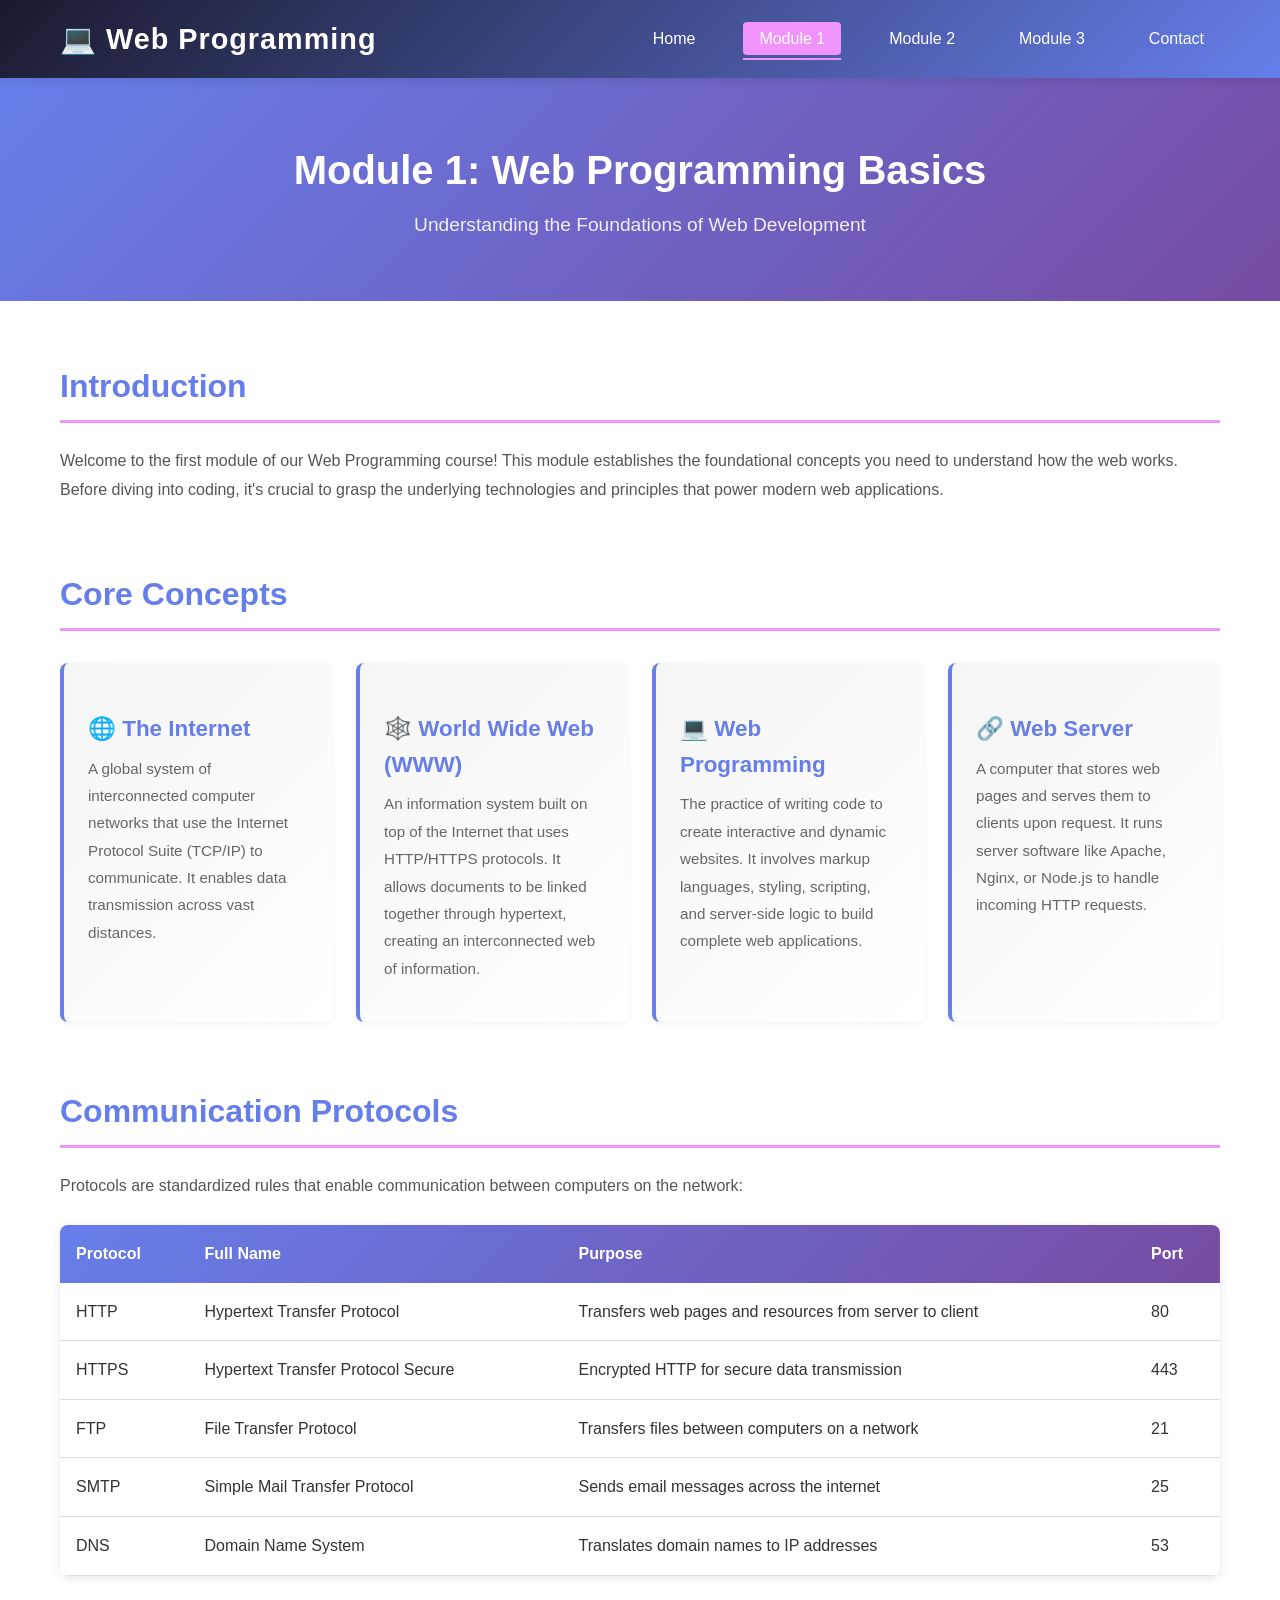
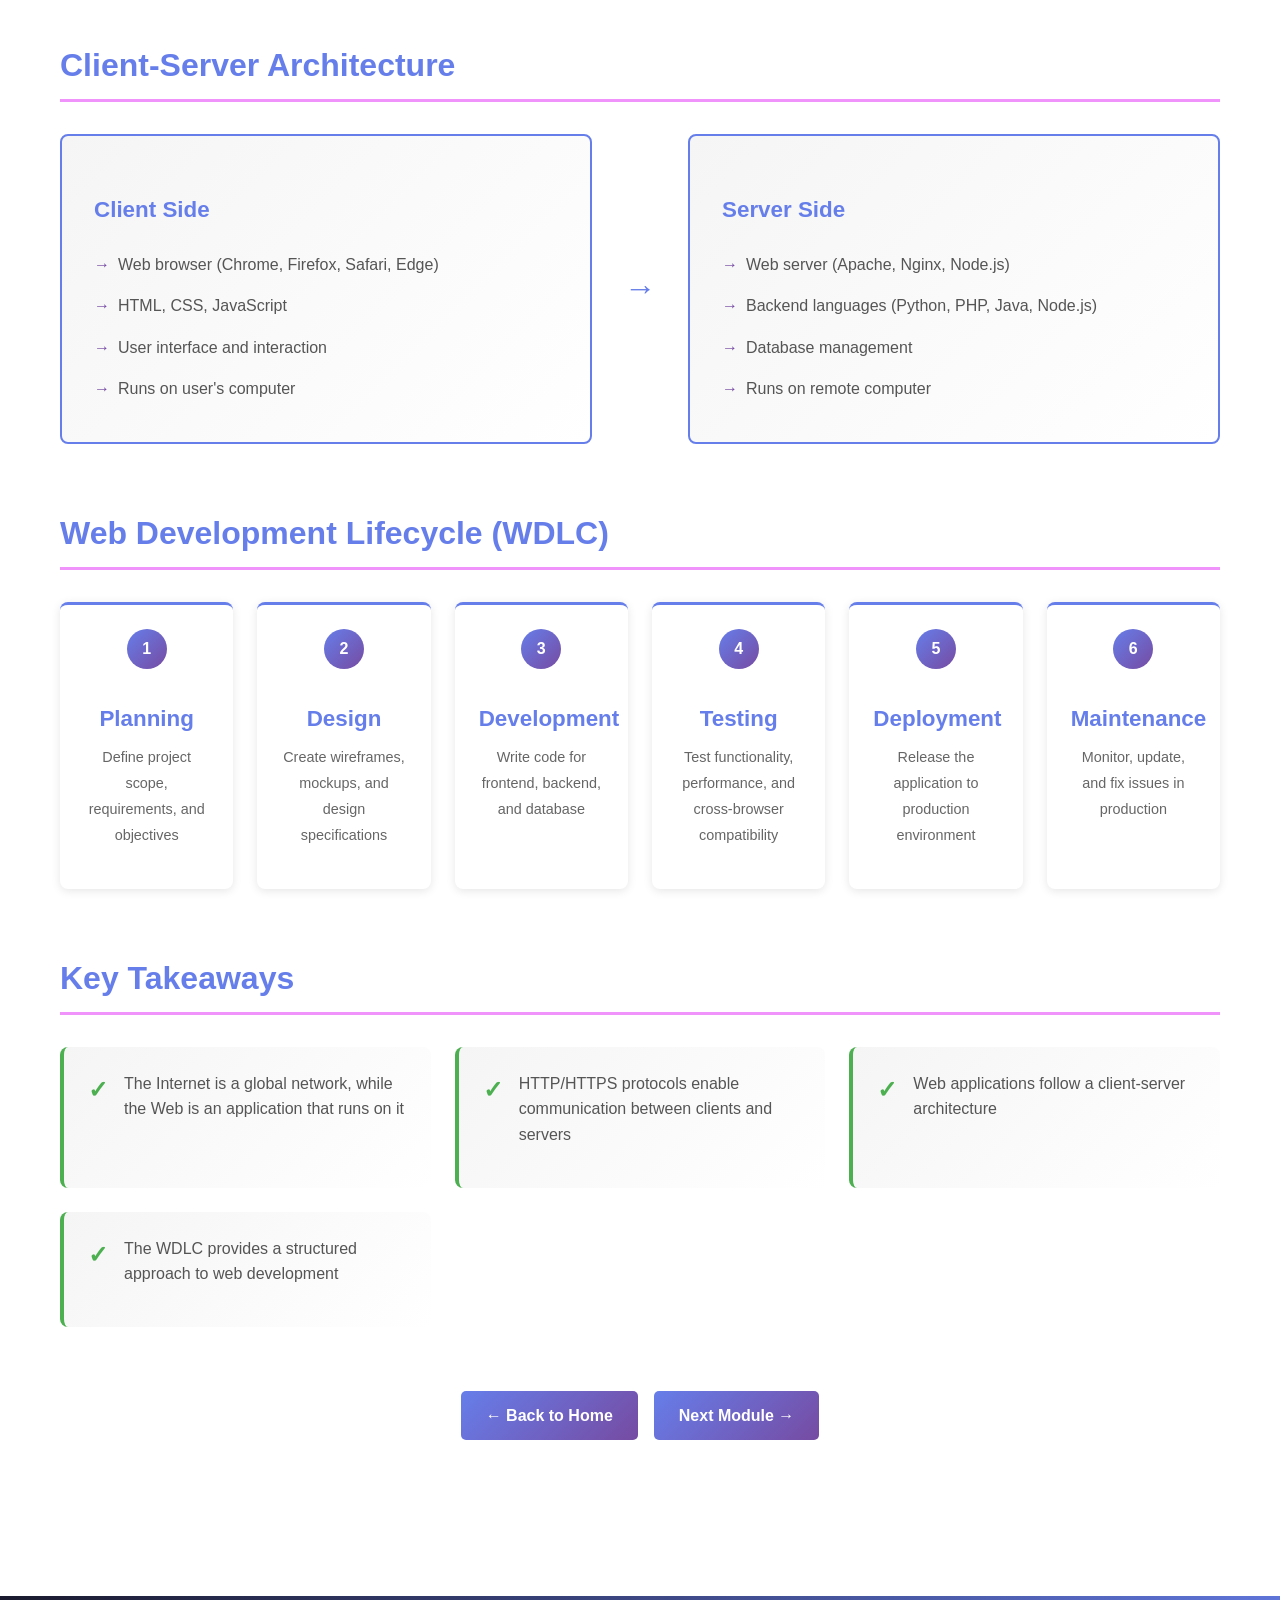
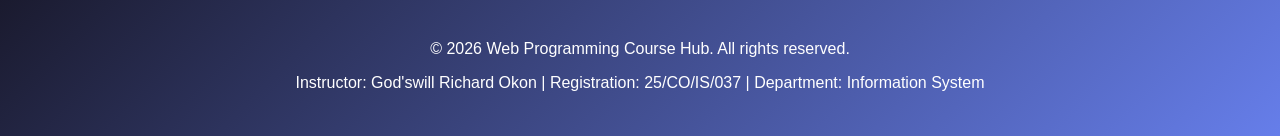
==== module1.html @ a0d01e19 "Initial commit: Web Programming Course Website" ====
<!DOCTYPE html>
<html lang="en">
<head>
    <meta charset="UTF-8">
    <meta name="viewport" content="width=device-width, initial-scale=1.0">
    <title>Module 1: Web Programming Basics</title>
    <link rel="stylesheet" href="css/style.css">
</head>
<body>
    <!-- Navigation Bar -->
    <nav class="navbar">
        <div class="nav-container">
            <div class="logo">
                <h1>💻 Web Programming</h1>
            </div>
            <ul class="nav-menu">
                <li><a href="index.html">Home</a></li>
                <li><a href="module1.html" class="active">Module 1</a></li>
                <li><a href="module2.html">Module 2</a></li>
                <li><a href="module3.html">Module 3</a></li>
                <li><a href="contact.html">Contact</a></li>
            </ul>
            <div class="hamburger">
                <span></span>
                <span></span>
                <span></span>
            </div>
        </div>
    </nav>

    <!-- Module Header -->
    <section class="module-header">
        <div class="container">
            <h1>Module 1: Web Programming Basics</h1>
            <p>Understanding the Foundations of Web Development</p>
        </div>
    </section>

    <!-- Module Content -->
    <section class="module-content">
        <div class="container">
            <!-- Introduction -->
            <div class="content-section">
                <h2>Introduction</h2>
                <p>
                    Welcome to the first module of our Web Programming course! This module establishes the foundational 
                    concepts you need to understand how the web works. Before diving into coding, it's crucial to grasp 
                    the underlying technologies and principles that power modern web applications.
                </p>
            </div>

            <!-- Core Concepts -->
            <div class="content-section">
                <h2>Core Concepts</h2>
                <div class="concepts-grid">
                    <div class="concept-card">
                        <h3>🌐 The Internet</h3>
                        <p>
                            A global system of interconnected computer networks that use the Internet Protocol Suite (TCP/IP) 
                            to communicate. It enables data transmission across vast distances.
                        </p>
                    </div>
                    <div class="concept-card">
                        <h3>🕸️ World Wide Web (WWW)</h3>
                        <p>
                            An information system built on top of the Internet that uses HTTP/HTTPS protocols. It allows 
                            documents to be linked together through hypertext, creating an interconnected web of information.
                        </p>
                    </div>
                    <div class="concept-card">
                        <h3>💻 Web Programming</h3>
                        <p>
                            The practice of writing code to create interactive and dynamic websites. It involves markup languages, 
                            styling, scripting, and server-side logic to build complete web applications.
                        </p>
                    </div>
                    <div class="concept-card">
                        <h3>🔗 Web Server</h3>
                        <p>
                            A computer that stores web pages and serves them to clients upon request. It runs server software 
                            like Apache, Nginx, or Node.js to handle incoming HTTP requests.
                        </p>
                    </div>
                </div>
            </div>

            <!-- Communication Protocols -->
            <div class="content-section">
                <h2>Communication Protocols</h2>
                <p>Protocols are standardized rules that enable communication between computers on the network:</p>
                <table class="protocols-table">
                    <thead>
                        <tr>
                            <th>Protocol</th>
                            <th>Full Name</th>
                            <th>Purpose</th>
                            <th>Port</th>
                        </tr>
                    </thead>
                    <tbody>
                        <tr>
                            <td>HTTP</td>
                            <td>Hypertext Transfer Protocol</td>
                            <td>Transfers web pages and resources from server to client</td>
                            <td>80</td>
                        </tr>
                        <tr>
                            <td>HTTPS</td>
                            <td>Hypertext Transfer Protocol Secure</td>
                            <td>Encrypted HTTP for secure data transmission</td>
                            <td>443</td>
                        </tr>
                        <tr>
                            <td>FTP</td>
                            <td>File Transfer Protocol</td>
                            <td>Transfers files between computers on a network</td>
                            <td>21</td>
                        </tr>
                        <tr>
                            <td>SMTP</td>
                            <td>Simple Mail Transfer Protocol</td>
                            <td>Sends email messages across the internet</td>
                            <td>25</td>
                        </tr>
                        <tr>
                            <td>DNS</td>
                            <td>Domain Name System</td>
                            <td>Translates domain names to IP addresses</td>
                            <td>53</td>
                        </tr>
                    </tbody>
                </table>
            </div>

            <!-- Client-Server Architecture -->
            <div class="content-section">
                <h2>Client-Server Architecture</h2>
                <div class="architecture-box">
                    <div class="architecture-item">
                        <h3>Client Side</h3>
                        <ul>
                            <li>Web browser (Chrome, Firefox, Safari, Edge)</li>
                            <li>HTML, CSS, JavaScript</li>
                            <li>User interface and interaction</li>
                            <li>Runs on user's computer</li>
                        </ul>
                    </div>
                    <div class="architecture-arrow">→</div>
                    <div class="architecture-item">
                        <h3>Server Side</h3>
                        <ul>
                            <li>Web server (Apache, Nginx, Node.js)</li>
                            <li>Backend languages (Python, PHP, Java, Node.js)</li>
                            <li>Database management</li>
                            <li>Runs on remote computer</li>
                        </ul>
                    </div>
                </div>
            </div>

            <!-- Web Development Lifecycle -->
            <div class="content-section">
                <h2>Web Development Lifecycle (WDLC)</h2>
                <div class="lifecycle-steps">
                    <div class="step">
                        <div class="step-number">1</div>
                        <h3>Planning</h3>
                        <p>Define project scope, requirements, and objectives</p>
                    </div>
                    <div class="step">
                        <div class="step-number">2</div>
                        <h3>Design</h3>
                        <p>Create wireframes, mockups, and design specifications</p>
                    </div>
                    <div class="step">
                        <div class="step-number">3</div>
                        <h3>Development</h3>
                        <p>Write code for frontend, backend, and database</p>
                    </div>
                    <div class="step">
                        <div class="step-number">4</div>
                        <h3>Testing</h3>
                        <p>Test functionality, performance, and cross-browser compatibility</p>
                    </div>
                    <div class="step">
                        <div class="step-number">5</div>
                        <h3>Deployment</h3>
                        <p>Release the application to production environment</p>
                    </div>
                    <div class="step">
                        <div class="step-number">6</div>
                        <h3>Maintenance</h3>
                        <p>Monitor, update, and fix issues in production</p>
                    </div>
                </div>
            </div>

            <!-- Key Takeaways -->
            <div class="content-section">
                <h2>Key Takeaways</h2>
                <div class="takeaways-list">
                    <div class="takeaway-item">
                        <span class="checkmark">✓</span>
                        <p>The Internet is a global network, while the Web is an application that runs on it</p>
                    </div>
                    <div class="takeaway-item">
                        <span class="checkmark">✓</span>
                        <p>HTTP/HTTPS protocols enable communication between clients and servers</p>
                    </div>
                    <div class="takeaway-item">
                        <span class="checkmark">✓</span>
                        <p>Web applications follow a client-server architecture</p>
                    </div>
                    <div class="takeaway-item">
                        <span class="checkmark">✓</span>
                        <p>The WDLC provides a structured approach to web development</p>
                    </div>
                </div>
            </div>

            <!-- Navigation Buttons -->
            <div class="module-navigation">
                <a href="index.html" class="btn-nav">← Back to Home</a>
                <a href="module2.html" class="btn-nav">Next Module →</a>
            </div>
        </div>
    </section>

    <!-- Footer -->
    <footer class="footer">
        <div class="container">
            <p>&copy; 2026 Web Programming Course Hub. All rights reserved.</p>
            <p>Instructor: God'swill Richard Okon | Registration: 25/CO/IS/037 | Department: Information System</p>
        </div>
    </footer>

    <script src="js/script.js"></script>
</body>
</html>
---- css/style.css ----
/* ========================================
   GLOBAL STYLES & VARIABLES
   ======================================== */

:root {
    --primary-color: #667eea;
    --secondary-color: #764ba2;
    --accent-color: #f093fb;
    --dark-color: #1a1a2e;
    --light-color: #f5f5f5;
    --text-color: #333;
    --border-color: #ddd;
    --success-color: #4caf50;
    --warning-color: #ff9800;
    --error-color: #f44336;
    --transition: all 0.3s ease;
}

* {
    margin: 0;
    padding: 0;
    box-sizing: border-box;
}

html {
    scroll-behavior: smooth;
}

body {
    font-family: 'Segoe UI', Tahoma, Geneva, Verdana, sans-serif;
    line-height: 1.6;
    color: var(--text-color);
    background-color: #fff;
}

.container {
    max-width: 1200px;
    margin: 0 auto;
    padding: 0 20px;
}

/* ========================================
   NAVIGATION BAR
   ======================================== */

.navbar {
    background: linear-gradient(135deg, var(--dark-color), var(--primary-color));
    padding: 1rem 0;
    position: sticky;
    top: 0;
    z-index: 1000;
    box-shadow: 0 2px 10px rgba(0, 0, 0, 0.1);
}

.nav-container {
    max-width: 1200px;
    margin: 0 auto;
    padding: 0 20px;
    display: flex;
    justify-content: space-between;
    align-items: center;
}

.logo h1 {
    color: white;
    font-size: 1.8rem;
    font-weight: 700;
    letter-spacing: 1px;
}

.nav-menu {
    display: flex;
    list-style: none;
    gap: 2rem;
}

.nav-menu a {
    color: white;
    text-decoration: none;
    font-weight: 500;
    padding: 0.5rem 1rem;
    border-radius: 4px;
    transition: var(--transition);
    position: relative;
}

.nav-menu a:hover,
.nav-menu a.active {
    background-color: var(--accent-color);
    color: white;
}

.nav-menu a::after {
    content: '';
    position: absolute;
    bottom: -5px;
    left: 0;
    width: 0;
    height: 2px;
    background-color: var(--accent-color);
    transition: width 0.3s ease;
}

.nav-menu a:hover::after,
.nav-menu a.active::after {
    width: 100%;
}

.hamburger {
    display: none;
    flex-direction: column;
    cursor: pointer;
}

.hamburger span {
    width: 25px;
    height: 3px;
    background-color: white;
    margin: 5px 0;
    border-radius: 3px;
    transition: var(--transition);
}

/* ========================================
   HERO SECTION
   ======================================== */

.hero {
    background: linear-gradient(135deg, var(--primary-color), var(--secondary-color));
    color: white;
    padding: 100px 20px;
    text-align: center;
    animation: fadeInDown 0.8s ease;
}

.hero-content h2 {
    font-size: 3rem;
    margin-bottom: 1rem;
    text-shadow: 2px 2px 4px rgba(0, 0, 0, 0.3);
}

.hero-content p {
    font-size: 1.3rem;
    margin-bottom: 2rem;
    opacity: 0.95;
}

.cta-button {
    background-color: var(--accent-color);
    color: white;
    padding: 12px 30px;
    border: none;
    border-radius: 50px;
    font-size: 1rem;
    font-weight: 600;
    cursor: pointer;
    transition: var(--transition);
    box-shadow: 0 4px 15px rgba(0, 0, 0, 0.2);
}

.cta-button:hover {
    transform: translateY(-3px);
    box-shadow: 0 6px 20px rgba(0, 0, 0, 0.3);
    background-color: #ff7fe5;
}

/* ========================================
   ABOUT SECTION
   ======================================== */

.about {
    padding: 60px 20px;
    background-color: var(--light-color);
}

.about h2 {
    font-size: 2.2rem;
    margin-bottom: 1.5rem;
    text-align: center;
    color: var(--primary-color);
}

.about p {
    font-size: 1.1rem;
    line-height: 1.8;
    text-align: center;
    max-width: 800px;
    margin: 0 auto;
    color: #555;
}

/* ========================================
   MODULES SECTION
   ======================================== */

.modules {
    padding: 80px 20px;
}

.modules h2 {
    font-size: 2.5rem;
    text-align: center;
    margin-bottom: 3rem;
    color: var(--primary-color);
}

.modules-grid {
    display: grid;
    grid-template-columns: repeat(auto-fit, minmax(350px, 1fr));
    gap: 2rem;
}

.module-card {
    background: white;
    border-radius: 10px;
    overflow: hidden;
    box-shadow: 0 4px 15px rgba(0, 0, 0, 0.1);
    transition: var(--transition);
    animation: fadeInUp 0.8s ease;
}

.module-card:hover {
    transform: translateY(-10px);
    box-shadow: 0 8px 25px rgba(0, 0, 0, 0.15);
}

.module-image {
    width: 100%;
    height: 250px;
    overflow: hidden;
    background: linear-gradient(135deg, var(--primary-color), var(--secondary-color));
    display: flex;
    align-items: center;
    justify-content: center;
}

.module-image img {
    width: 100%;
    height: 100%;
    object-fit: cover;
}

.module-content {
    padding: 2rem;
}

.module-content h3 {
    color: var(--primary-color);
    margin-bottom: 1rem;
    font-size: 1.5rem;
}

.module-content p {
    color: #666;
    margin-bottom: 1.5rem;
    line-height: 1.7;
}

.topics-list {
    list-style: none;
    margin-bottom: 1.5rem;
}

.topics-list li {
    padding: 0.5rem 0;
    padding-left: 1.5rem;
    position: relative;
    color: #555;
}

.topics-list li:before {
    content: '✓';
    position: absolute;
    left: 0;
    color: var(--success-color);
    font-weight: bold;
}

.btn-learn-more {
    display: inline-block;
    background: linear-gradient(135deg, var(--primary-color), var(--secondary-color));
    color: white;
    padding: 10px 20px;
    border-radius: 5px;
    text-decoration: none;
    transition: var(--transition);
    font-weight: 600;
}

.btn-learn-more:hover {
    transform: translateX(5px);
    box-shadow: 0 4px 15px rgba(102, 126, 234, 0.4);
}

/* ========================================
   FEATURES SECTION
   ======================================== */

.features {
    padding: 80px 20px;
    background-color: var(--light-color);
}

.features h2 {
    font-size: 2.5rem;
    text-align: center;
    margin-bottom: 3rem;
    color: var(--primary-color);
}

.features-grid {
    display: grid;
    grid-template-columns: repeat(auto-fit, minmax(250px, 1fr));
    gap: 2rem;
}

.feature-box {
    background: white;
    padding: 2rem;
    border-radius: 10px;
    text-align: center;
    box-shadow: 0 2px 10px rgba(0, 0, 0, 0.05);
    transition: var(--transition);
}

.feature-box:hover {
    transform: translateY(-5px);
    box-shadow: 0 4px 20px rgba(0, 0, 0, 0.1);
}

.feature-icon {
    font-size: 3rem;
    margin-bottom: 1rem;
}

.feature-box h3 {
    color: var(--primary-color);
    margin-bottom: 1rem;
}

.feature-box p {
    color: #666;
    line-height: 1.6;
}

/* ========================================
   MODULE HEADER
   ======================================== */

.module-header {
    background: linear-gradient(135deg, var(--primary-color), var(--secondary-color));
    color: white;
    padding: 60px 20px;
    text-align: center;
}

.module-header h1 {
    font-size: 2.5rem;
    margin-bottom: 0.5rem;
}

.module-header p {
    font-size: 1.2rem;
    opacity: 0.9;
}

/* ========================================
   MODULE CONTENT
   ======================================== */

.module-content {
    padding: 60px 20px;
}

.content-section {
    margin-bottom: 4rem;
}

.content-section h2 {
    color: var(--primary-color);
    font-size: 2rem;
    margin-bottom: 1.5rem;
    border-bottom: 3px solid var(--accent-color);
    padding-bottom: 0.5rem;
}

.content-section h3 {
    color: var(--secondary-color);
    font-size: 1.4rem;
    margin-bottom: 1rem;
    margin-top: 1.5rem;
}

.content-section p {
    color: #555;
    line-height: 1.8;
    margin-bottom: 1rem;
}

/* ========================================
   TABLES
   ======================================== */

.protocols-table,
.elements-table,
.selectors-table {
    width: 100%;
    border-collapse: collapse;
    margin: 1.5rem 0;
    box-shadow: 0 2px 10px rgba(0, 0, 0, 0.1);
    border-radius: 8px;
    overflow: hidden;
}

.protocols-table thead,
.elements-table thead,
.selectors-table thead {
    background: linear-gradient(135deg, var(--primary-color), var(--secondary-color));
    color: white;
}

.protocols-table th,
.elements-table th,
.selectors-table th {
    padding: 1rem;
    text-align: left;
    font-weight: 600;
}

.protocols-table td,
.elements-table td,
.selectors-table td {
    padding: 1rem;
    border-bottom: 1px solid var(--border-color);
}

.protocols-table tbody tr:hover,
.elements-table tbody tr:hover,
.selectors-table tbody tr:hover {
    background-color: var(--light-color);
}

/* ========================================
   CONCEPT CARDS
   ======================================== */

.concepts-grid {
    display: grid;
    grid-template-columns: repeat(auto-fit, minmax(250px, 1fr));
    gap: 1.5rem;
    margin: 2rem 0;
}

.concept-card {
    background: linear-gradient(135deg, var(--light-color), white);
    padding: 1.5rem;
    border-radius: 8px;
    border-left: 4px solid var(--primary-color);
    box-shadow: 0 2px 10px rgba(0, 0, 0, 0.05);
    transition: var(--transition);
}

.concept-card:hover {
    transform: translateX(5px);
    box-shadow: 0 4px 15px rgba(0, 0, 0, 0.1);
}

.concept-card h3 {
    color: var(--primary-color);
    margin-bottom: 0.5rem;
}

.concept-card p {
    color: #666;
    font-size: 0.95rem;
}

/* ========================================
   ARCHITECTURE BOX
   ======================================== */

.architecture-box {
    display: flex;
    gap: 2rem;
    margin: 2rem 0;
    flex-wrap: wrap;
    align-items: center;
    justify-content: center;
}

.architecture-item {
    background: linear-gradient(135deg, var(--light-color), white);
    padding: 2rem;
    border-radius: 8px;
    flex: 1;
    min-width: 250px;
    border: 2px solid var(--primary-color);
}

.architecture-item h3 {
    color: var(--primary-color);
    margin-bottom: 1rem;
}

.architecture-item ul {
    list-style: none;
    padding-left: 0;
}

.architecture-item li {
    padding: 0.5rem 0;
    padding-left: 1.5rem;
    position: relative;
    color: #555;
}

.architecture-item li:before {
    content: '→';
    position: absolute;
    left: 0;
    color: var(--secondary-color);
    font-weight: bold;
}

.architecture-arrow {
    font-size: 2rem;
    color: var(--primary-color);
    font-weight: bold;
}

/* ========================================
   LIFECYCLE STEPS
   ======================================== */

.lifecycle-steps {
    display: grid;
    grid-template-columns: repeat(auto-fit, minmax(150px, 1fr));
    gap: 1.5rem;
    margin: 2rem 0;
}

.step {
    background: white;
    padding: 1.5rem;
    border-radius: 8px;
    text-align: center;
    box-shadow: 0 2px 10px rgba(0, 0, 0, 0.1);
    transition: var(--transition);
    border-top: 3px solid var(--primary-color);
}

.step:hover {
    transform: translateY(-5px);
    box-shadow: 0 4px 20px rgba(0, 0, 0, 0.15);
}

.step-number {
    display: inline-block;
    width: 40px;
    height: 40px;
    background: linear-gradient(135deg, var(--primary-color), var(--secondary-color));
    color: white;
    border-radius: 50%;
    line-height: 40px;
    font-weight: bold;
    margin-bottom: 0.5rem;
}

.step h3 {
    color: var(--primary-color);
    margin-bottom: 0.5rem;
}

.step p {
    color: #666;
    font-size: 0.9rem;
}

/* ========================================
   TAKEAWAYS LIST
   ======================================== */

.takeaways-list {
    display: grid;
    grid-template-columns: repeat(auto-fit, minmax(300px, 1fr));
    gap: 1.5rem;
    margin: 2rem 0;
}

.takeaway-item {
    background: linear-gradient(135deg, var(--light-color), white);
    padding: 1.5rem;
    border-radius: 8px;
    border-left: 4px solid var(--success-color);
    display: flex;
    gap: 1rem;
}

.checkmark {
    color: var(--success-color);
    font-size: 1.5rem;
    font-weight: bold;
    flex-shrink: 0;
}

.takeaway-item p {
    color: #555;
    line-height: 1.6;
}

/* ========================================
   FORMS
   ======================================== */

.demo-form,
.contact-form {
    background: var(--light-color);
    padding: 2rem;
    border-radius: 8px;
    margin: 2rem 0;
}

fieldset {
    border: 2px solid var(--primary-color);
    border-radius: 8px;
    padding: 1.5rem;
    background: white;
}

legend {
    color: var(--primary-color);
    font-weight: 600;
    padding: 0 1rem;
    font-size: 1.2rem;
}

.form-group {
    margin-bottom: 1.5rem;
}

.form-group label {
    display: block;
    margin-bottom: 0.5rem;
    color: var(--text-color);
    font-weight: 600;
}

.form-group input,
.form-group select,
.form-group textarea {
    width: 100%;
    padding: 0.75rem;
    border: 1px solid var(--border-color);
    border-radius: 4px;
    font-size: 1rem;
    font-family: inherit;
    transition: var(--transition);
}

.form-group input:focus,
.form-group select:focus,
.form-group textarea:focus {
    outline: none;
    border-color: var(--primary-color);
    box-shadow: 0 0 0 3px rgba(102, 126, 234, 0.1);
}

.btn-submit {
    background: linear-gradient(135deg, var(--primary-color), var(--secondary-color));
    color: white;
    padding: 12px 30px;
    border: none;
    border-radius: 4px;
    font-size: 1rem;
    font-weight: 600;
    cursor: pointer;
    transition: var(--transition);
    width: 100%;
}

.btn-submit:hover {
    transform: translateY(-2px);
    box-shadow: 0 4px 15px rgba(102, 126, 234, 0.4);
}

/* ========================================
   INPUT TYPES GRID
   ======================================== */

.input-types-grid {
    display: grid;
    grid-template-columns: repeat(auto-fit, minmax(200px, 1fr));
    gap: 1.5rem;
    margin: 2rem 0;
}

.input-type-card {
    background: white;
    padding: 1.5rem;
    border-radius: 8px;
    border: 1px solid var(--border-color);
    box-shadow: 0 2px 10px rgba(0, 0, 0, 0.05);
}

.input-type-card h3 {
    color: var(--primary-color);
    margin-bottom: 0.5rem;
    font-size: 1.1rem;
}

.input-type-card p {
    color: #666;
    font-size: 0.9rem;
    margin-bottom: 1rem;
}

.input-type-card input {
    width: 100%;
    padding: 0.5rem;
    border: 1px solid var(--border-color);
    border-radius: 4px;
}

/* ========================================
   AUDIO PLAYER
   ======================================== */

.audio-player-box {
    background: linear-gradient(135deg, var(--light-color), white);
    padding: 2rem;
    border-radius: 8px;
    margin: 2rem 0;
    border-left: 4px solid var(--primary-color);
}

.audio-player-box h3 {
    color: var(--primary-color);
    margin-bottom: 1rem;
}

.audio-player {
    width: 100%;
    margin: 1rem 0;
}

/* ========================================
   LISTS
   ======================================== */

.lists-grid {
    display: grid;
    grid-template-columns: repeat(auto-fit, minmax(250px, 1fr));
    gap: 1.5rem;
    margin: 2rem 0;
}

.list-box {
    background: white;
    padding: 1.5rem;
    border-radius: 8px;
    border: 1px solid var(--border-color);
    box-shadow: 0 2px 10px rgba(0, 0, 0, 0.05);
}

.list-box h3 {
    color: var(--primary-color);
    margin-bottom: 1rem;
    border-bottom: 2px solid var(--accent-color);
    padding-bottom: 0.5rem;
}

.list-box ul,
.list-box ol {
    margin-left: 1.5rem;
}

.list-box li {
    margin-bottom: 0.5rem;
    color: #555;
}

.list-box dl {
    margin-left: 0;
}

.list-box dt {
    font-weight: 600;
    color: var(--primary-color);
    margin-top: 0.5rem;
}

.list-box dd {
    margin-left: 1.5rem;
    color: #666;
    margin-bottom: 0.5rem;
}

/* ========================================
   BOX MODEL DEMO
   ======================================== */

.box-model-demo {
    margin: 2rem 0;
    display: flex;
    justify-content: center;
}

.box-model-outer {
    background-color: #FFE66D;
    padding: 30px;
    border-radius: 8px;
    text-align: center;
    max-width: 500px;
}

.box-model-outer p {
    color: #333;
    font-weight: 600;
    margin: 0;
}

.box-model-border {
    background-color: #FF6B6B;
    padding: 20px;
    border: 3px solid #333;
    border-radius: 4px;
    margin-top: 10px;
}

.box-model-border p {
    color: white;
    margin: 0;
}

.box-model-padding {
    background-color: #4ECDC4;
    padding: 15px;
    border-radius: 4px;
    margin-top: 10px;
}

.box-model-padding p {
    color: white;
    margin: 0;
}

.box-model-content {
    background-color: #667eea;
    padding: 10px;
    border-radius: 4px;
    margin-top: 10px;
}

.box-model-content p {
    color: white;
    margin: 0;
}

/* ========================================
   FLEXBOX DEMO
   ======================================== */

.flexbox-demo {
    display: flex;
    gap: 1rem;
    margin: 2rem 0;
    flex-wrap: wrap;
    padding: 1.5rem;
    background: var(--light-color);
    border-radius: 8px;
}

.flex-item {
    flex: 1;
    min-width: 150px;
    background: linear-gradient(135deg, var(--primary-color), var(--secondary-color));
    color: white;
    padding: 2rem;
    border-radius: 8px;
    text-align: center;
    font-weight: 600;
    transition: var(--transition);
}

.flex-item:hover {
    transform: scale(1.05);
}

/* ========================================
   GRID DEMO
   ======================================== */

.grid-demo {
    display: grid;
    grid-template-columns: repeat(auto-fit, minmax(150px, 1fr));
    gap: 1rem;
    margin: 2rem 0;
    padding: 1.5rem;
    background: var(--light-color);
    border-radius: 8px;
}

.grid-item {
    background: linear-gradient(135deg, var(--primary-color), var(--secondary-color));
    color: white;
    padding: 2rem;
    border-radius: 8px;
    text-align: center;
    font-weight: 600;
    transition: var(--transition);
}

.grid-item:hover {
    transform: scale(1.05);
}

/* ========================================
   COLORS GRID
   ======================================== */

.colors-grid {
    display: grid;
    grid-template-columns: repeat(auto-fit, minmax(150px, 1fr));
    gap: 1.5rem;
    margin: 2rem 0;
}

.color-box {
    height: 150px;
    border-radius: 8px;
    display: flex;
    flex-direction: column;
    align-items: center;
    justify-content: center;
    color: white;
    text-shadow: 1px 1px 2px rgba(0, 0, 0, 0.3);
    box-shadow: 0 4px 15px rgba(0, 0, 0, 0.1);
    transition: var(--transition);
}

.color-box:hover {
    transform: translateY(-5px);
}

.color-box p {
    font-weight: 600;
    margin: 0;
}

.color-box small {
    opacity: 0.9;
    font-size: 0.85rem;
}

/* ========================================
   ANIMATION DEMO
   ======================================== */

.animation-demo {
    display: flex;
    gap: 2rem;
    margin: 2rem 0;
    justify-content: center;
    flex-wrap: wrap;
}

.transition-box {
    width: 150px;
    height: 150px;
    background: linear-gradient(135deg, var(--primary-color), var(--secondary-color));
    border-radius: 8px;
    display: flex;
    align-items: center;
    justify-content: center;
    color: white;
    font-weight: 600;
    cursor: pointer;
    transition: var(--transition);
    box-shadow: 0 4px 15px rgba(0, 0, 0, 0.1);
}

.transition-box:hover {
    background: linear-gradient(135deg, var(--secondary-color), var(--primary-color));
    transform: scale(1.1) rotate(5deg);
    box-shadow: 0 8px 25px rgba(0, 0, 0, 0.2);
}

.animation-box {
    width: 150px;
    height: 150px;
    background: linear-gradient(135deg, var(--accent-color), #FF6B6B);
    border-radius: 8px;
    display: flex;
    align-items: center;
    justify-content: center;
    color: white;
    font-weight: 600;
    animation: bounce 2s infinite;
    box-shadow: 0 4px 15px rgba(0, 0, 0, 0.1);
}

/* ========================================
   RESPONSIVE TIPS
   ======================================== */

.responsive-tips {
    display: grid;
    grid-template-columns: repeat(auto-fit, minmax(250px, 1fr));
    gap: 1.5rem;
    margin: 2rem 0;
}

.tip-card {
    background: white;
    padding: 1.5rem;
    border-radius: 8px;
    border-top: 4px solid var(--primary-color);
    box-shadow: 0 2px 10px rgba(0, 0, 0, 0.05);
}

.tip-card h3 {
    color: var(--primary-color);
    margin-bottom: 0.5rem;
}

.tip-card p {
    color: #666;
}

/* ========================================
   TYPOGRAPHY DEMO
   ======================================== */

.typography-demo {
    background: var(--light-color);
    padding: 2rem;
    border-radius: 8px;
    margin: 2rem 0;
}

.typography-demo h3 {
    margin-bottom: 1rem;
    color: var(--primary-color);
}

.typography-demo p {
    margin-bottom: 1rem;
    color: #555;
}

/* ========================================
   MODULE NAVIGATION
   ======================================== */

.module-navigation {
    display: flex;
    gap: 1rem;
    margin: 3rem 0;
    justify-content: center;
    flex-wrap: wrap;
}

.btn-nav {
    background: linear-gradient(135deg, var(--primary-color), var(--secondary-color));
    color: white;
    padding: 12px 25px;
    border-radius: 5px;
    text-decoration: none;
    font-weight: 600;
    transition: var(--transition);
    display: inline-block;
}

.btn-nav:hover {
    transform: translateY(-3px);
    box-shadow: 0 4px 15px rgba(102, 126, 234, 0.4);
}

/* ========================================
   CONTACT SECTION
   ======================================== */

.contact-section {
    padding: 60px 20px;
}

.contact-grid {
    display: grid;
    grid-template-columns: 1fr 1fr;
    gap: 3rem;
    margin-bottom: 3rem;
}

.instructor-info {
    background: var(--light-color);
    padding: 2rem;
    border-radius: 8px;
}

.instructor-info h2 {
    color: var(--primary-color);
    margin-bottom: 1.5rem;
}

.info-card {
    background: white;
    padding: 1.5rem;
    border-radius: 8px;
    border-left: 4px solid var(--primary-color);
    margin-bottom: 1.5rem;
}

.info-item {
    display: flex;
    gap: 1rem;
    margin-bottom: 1rem;
    align-items: flex-start;
}

.info-item:last-child {
    margin-bottom: 0;
}

.info-label {
    font-weight: 600;
    color: var(--primary-color);
    min-width: 150px;
}

.info-value {
    color: #555;
}

.contact-form-box {
    background: white;
    padding: 2rem;
    border-radius: 8px;
    box-shadow: 0 4px 15px rgba(0, 0, 0, 0.1);
}

.contact-form-box h2 {
    color: var(--primary-color);
    margin-bottom: 1.5rem;
}

.form-message {
    margin-top: 1rem;
    padding: 1rem;
    border-radius: 4px;
    display: none;
}

.form-message.success {
    background-color: #d4edda;
    color: #155724;
    border: 1px solid #c3e6cb;
    display: block;
}

.form-message.error {
    background-color: #f8d7da;
    color: #721c24;
    border: 1px solid #f5c6cb;
    display: block;
}

/* ========================================
   CONTACT METHODS
   ======================================== */

.contact-methods {
    margin: 3rem 0;
}

.contact-methods h2 {
    color: var(--primary-color);
    margin-bottom: 2rem;
    text-align: center;
}

.methods-grid {
    display: grid;
    grid-template-columns: repeat(auto-fit, minmax(250px, 1fr));
    gap: 2rem;
}

.method-card {
    background: white;
    padding: 2rem;
    border-radius: 8px;
    text-align: center;
    box-shadow: 0 2px 10px rgba(0, 0, 0, 0.05);
    transition: var(--transition);
    border-top: 3px solid var(--primary-color);
}

.method-card:hover {
    transform: translateY(-5px);
    box-shadow: 0 4px 20px rgba(0, 0, 0, 0.1);
}

.method-icon {
    font-size: 2.5rem;
    margin-bottom: 1rem;
}

.method-card h3 {
    color: var(--primary-color);
    margin-bottom: 0.5rem;
}

.method-card p {
    color: #666;
    margin-bottom: 1rem;
}

.method-link {
    color: var(--primary-color);
    text-decoration: none;
    font-weight: 600;
    transition: var(--transition);
    display: inline-block;
}

.method-link:hover {
    color: var(--secondary-color);
    text-decoration: underline;
}

.method-card button {
    background: linear-gradient(135deg, var(--primary-color), var(--secondary-color));
    color: white;
    border: none;
    padding: 8px 16px;
    border-radius: 4px;
    cursor: pointer;
    font-weight: 600;
    transition: var(--transition);
}

.method-card button:hover {
    transform: scale(1.05);
}

/* ========================================
   FAQ SECTION
   ======================================== */

.faq-section {
    margin: 3rem 0;
}

.faq-section h2 {
    color: var(--primary-color);
    margin-bottom: 2rem;
    text-align: center;
}

.faq-grid {
    display: grid;
    grid-template-columns: repeat(auto-fit, minmax(300px, 1fr));
    gap: 1.5rem;
}

.faq-item {
    background: white;
    padding: 1.5rem;
    border-radius: 8px;
    border-left: 4px solid var(--primary-color);
    box-shadow: 0 2px 10px rgba(0, 0, 0, 0.05);
}

.faq-item h3 {
    color: var(--primary-color);
    margin-bottom: 0.5rem;
}

.faq-item p {
    color: #666;
    line-height: 1.6;
}

/* ========================================
   FOOTER
   ======================================== */

.footer {
    background: linear-gradient(135deg, var(--dark-color), var(--primary-color));
    color: white;
    padding: 2rem;
    text-align: center;
    margin-top: 3rem;
}

.footer p {
    margin: 0.5rem 0;
}

/* ========================================
   ANIMATIONS
   ======================================== */

@keyframes fadeInDown {
    from {
        opacity: 0;
        transform: translateY(-30px);
    }
    to {
        opacity: 1;
        transform: translateY(0);
    }
}

@keyframes fadeInUp {
    from {
        opacity: 0;
        transform: translateY(30px);
    }
    to {
        opacity: 1;
        transform: translateY(0);
    }
}

@keyframes bounce {
    0%, 100% {
        transform: translateY(0);
    }
    50% {
        transform: translateY(-20px);
    }
}

/* ========================================
   RESPONSIVE DESIGN
   ======================================== */

@media (max-width: 768px) {
    .nav-menu {
        display: none;
        position: absolute;
        top: 70px;
        left: 0;
        right: 0;
        background: var(--dark-color);
        flex-direction: column;
        gap: 0;
        padding: 1rem 0;
        z-index: 999;
    }

    .nav-menu.active {
        display: flex;
    }

    .nav-menu a {
        padding: 1rem;
        border-radius: 0;
    }

    .hamburger {
        display: flex;
    }

    .hero-content h2 {
        font-size: 2rem;
    }

    .modules-grid {
        grid-template-columns: 1fr;
    }

    .contact-grid {
        grid-template-columns: 1fr;
    }

    .architecture-box {
        flex-direction: column;
    }

    .architecture-arrow {
        transform: rotate(90deg);
    }

    .lifecycle-steps {
        grid-template-columns: repeat(2, 1fr);
    }

    .takeaways-list {
        grid-template-columns: 1fr;
    }

    .features-grid {
        grid-template-columns: 1fr;
    }

    .concepts-grid {
        grid-template-columns: 1fr;
    }

    .module-navigation {
        flex-direction: column;
    }

    .btn-nav {
        width: 100%;
        text-align: center;
    }
}

@media (max-width: 480px) {
    .logo h1 {
        font-size: 1.3rem;
    }

    .hero-content h2 {
        font-size: 1.5rem;
    }

    .hero-content p {
        font-size: 1rem;
    }

    .modules h2,
    .features h2 {
        font-size: 1.8rem;
    }

    .module-header h1 {
        font-size: 1.8rem;
    }

    .content-section h2 {
        font-size: 1.5rem;
    }

    .lifecycle-steps {
        grid-template-columns: 1fr;
    }

    .animation-demo {
        flex-direction: column;
        align-items: center;
    }
}
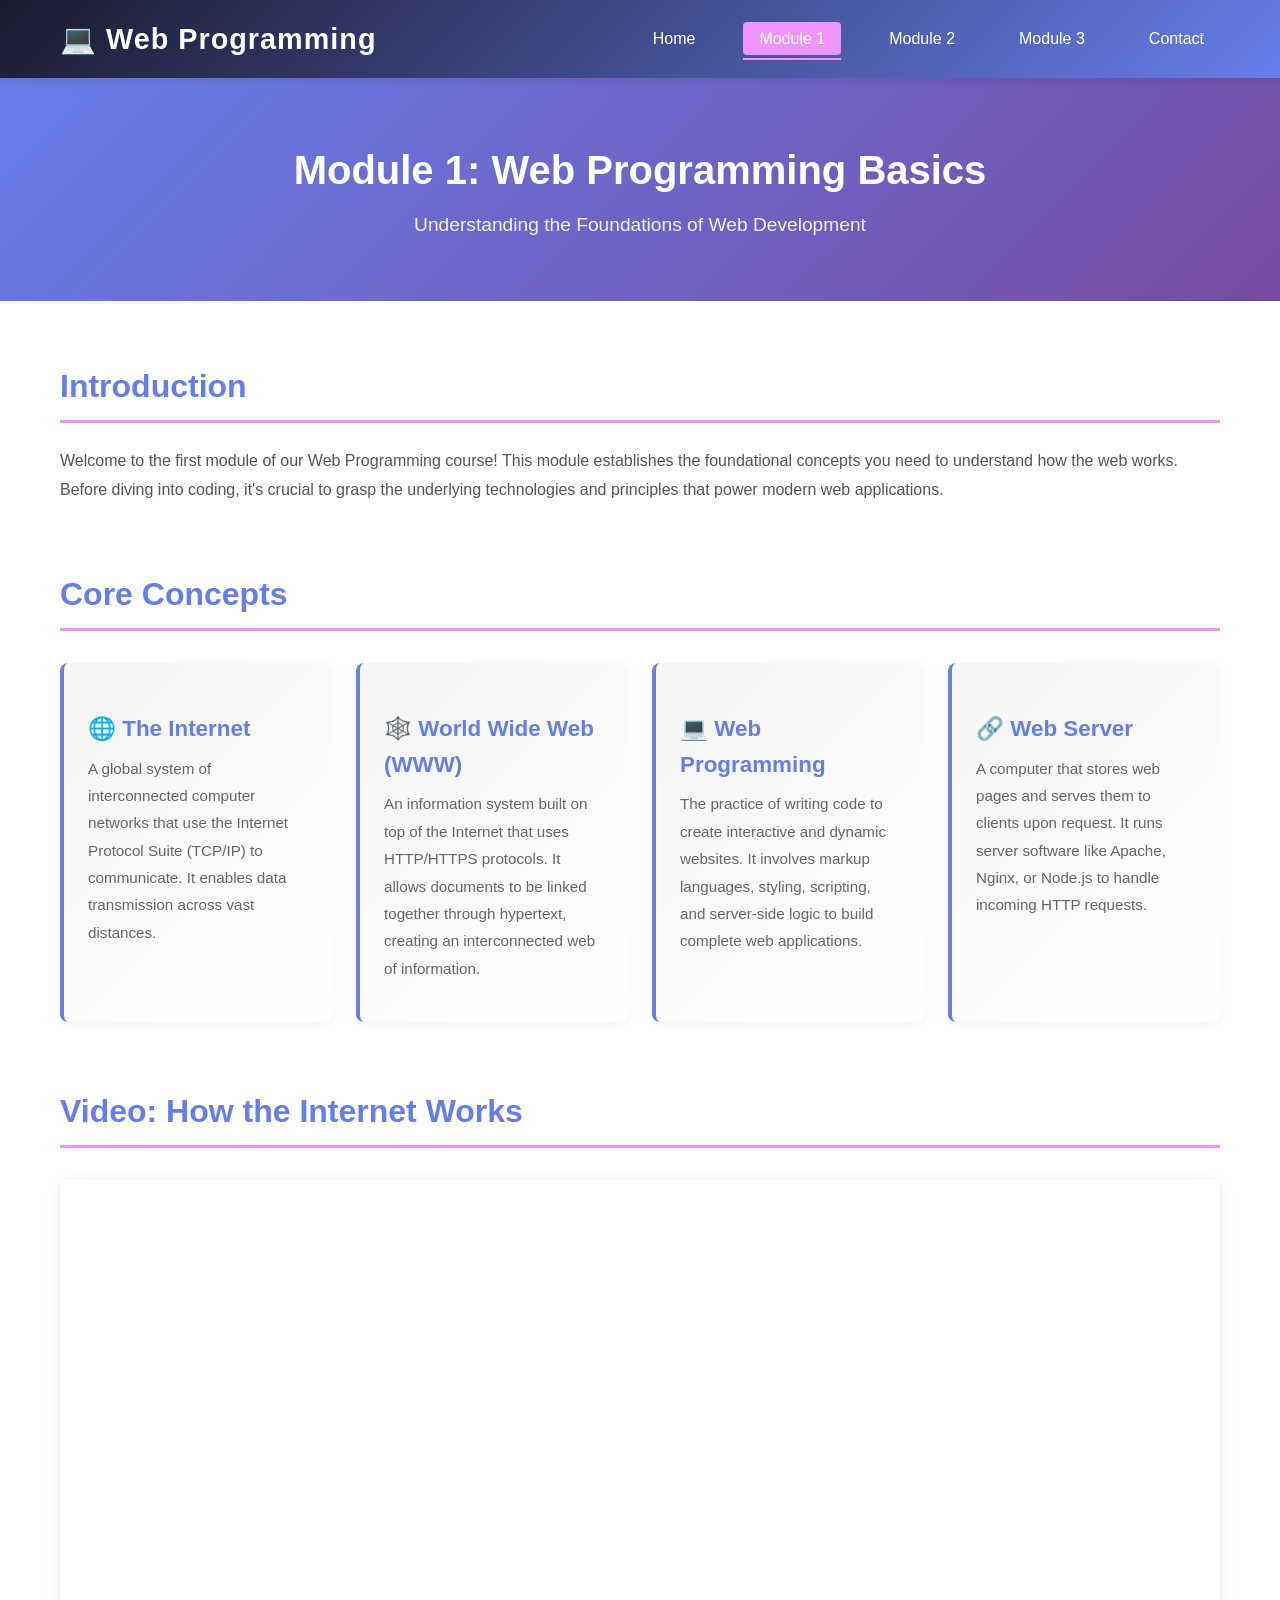
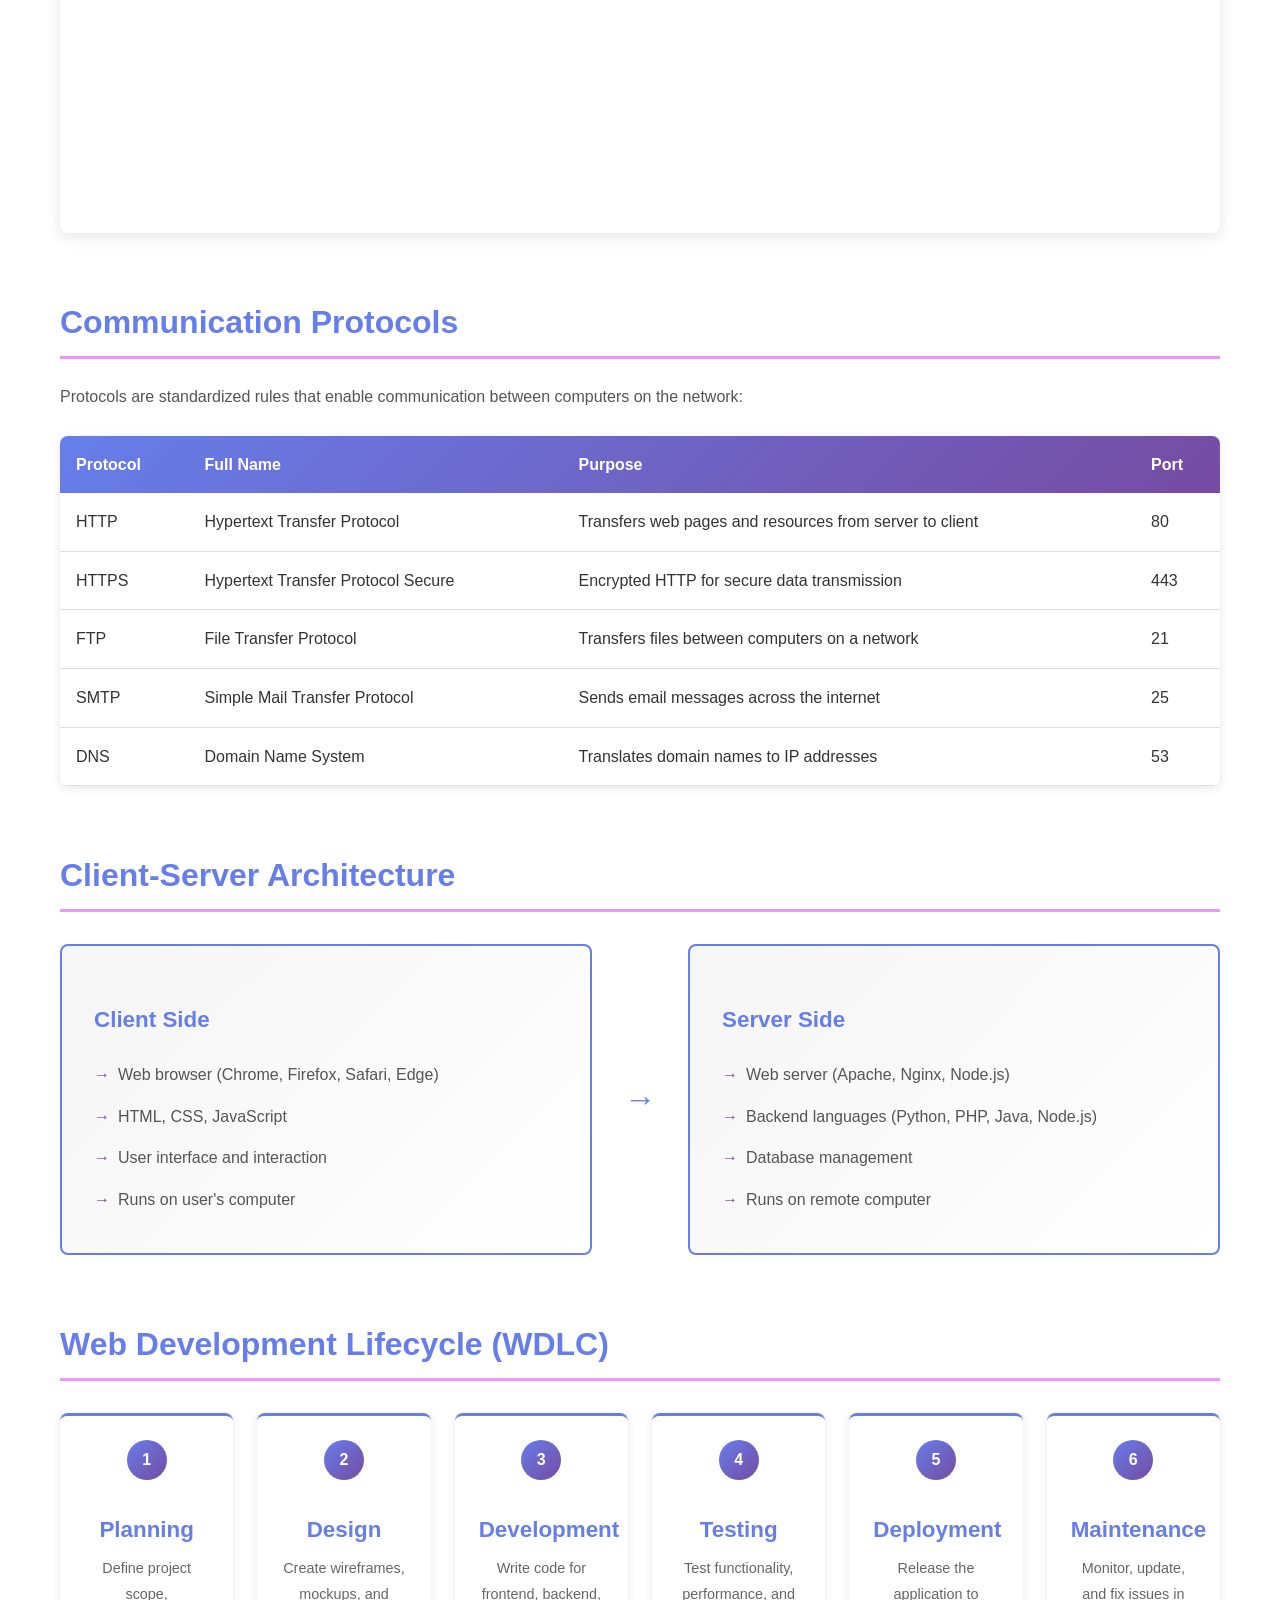
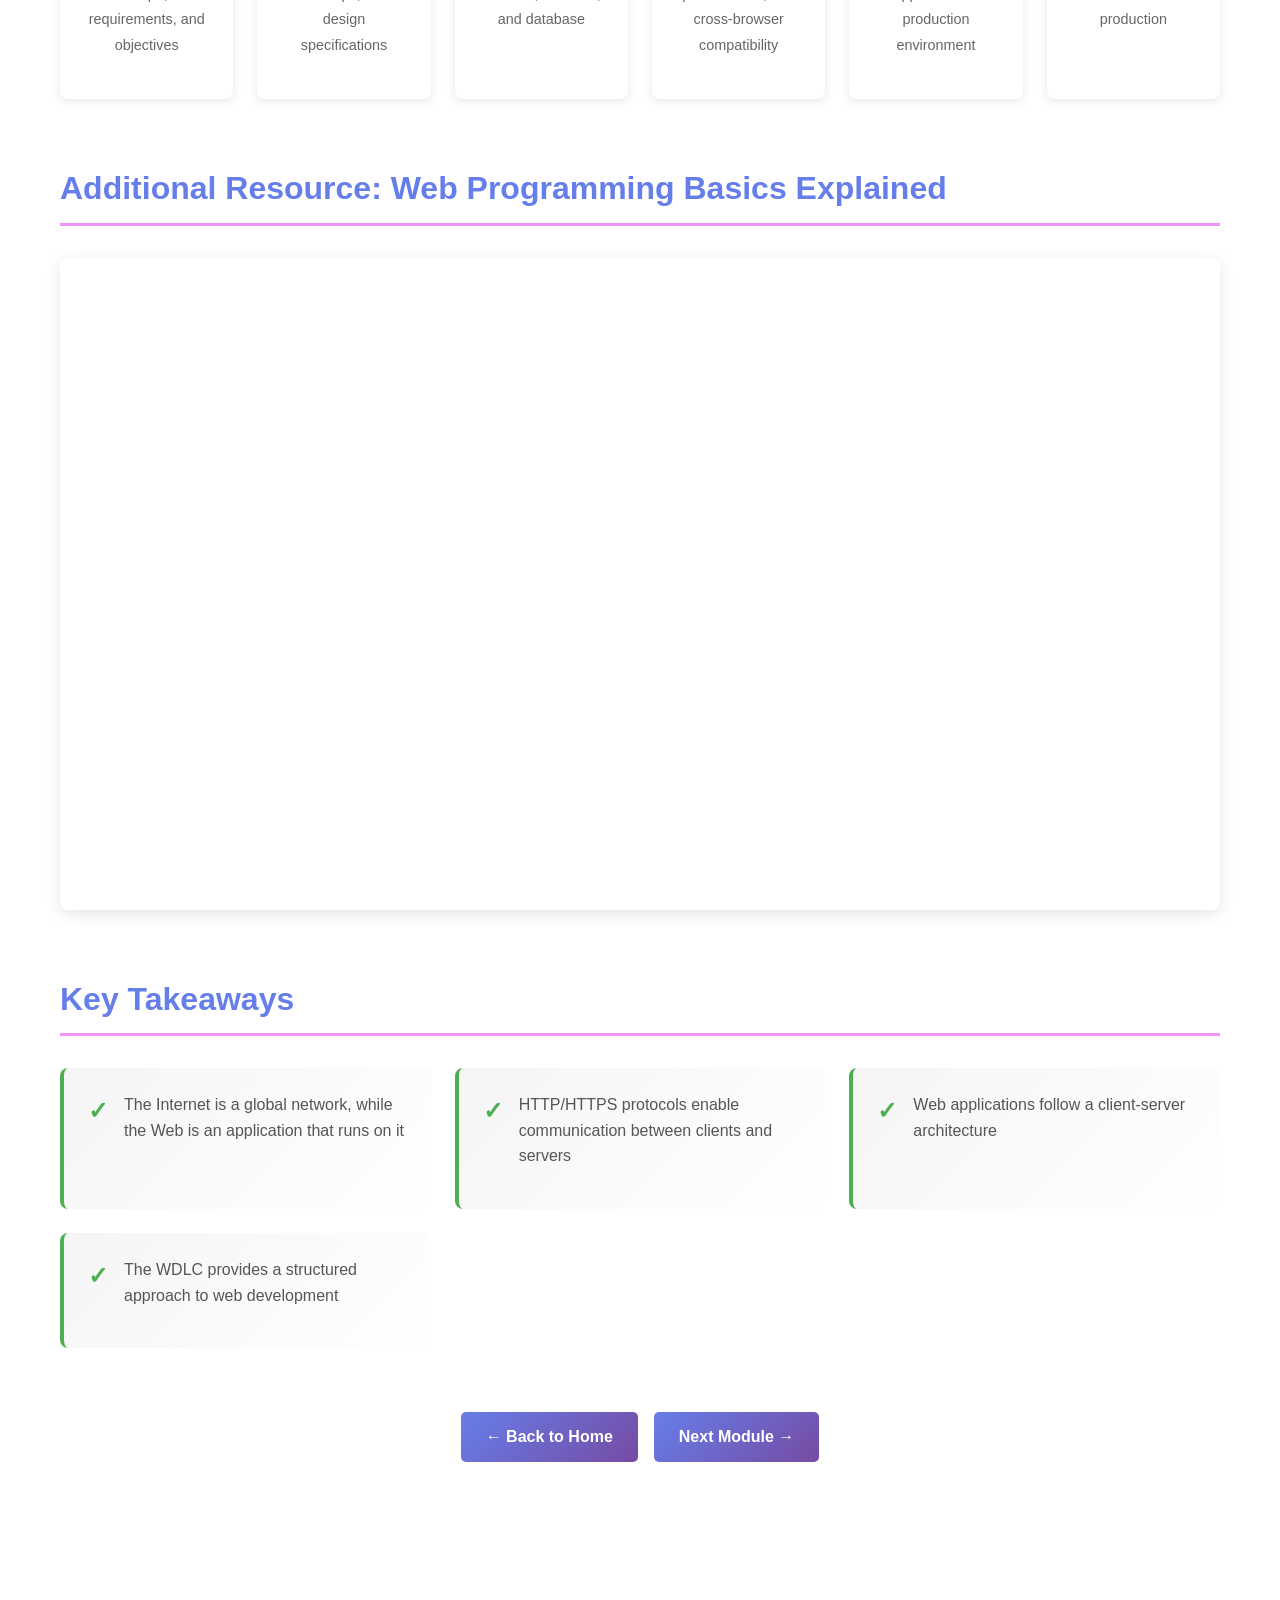
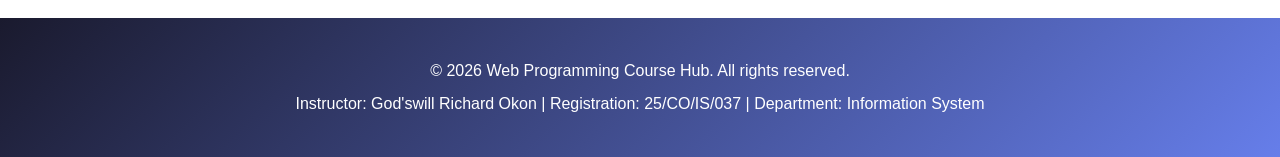
==== commit f5be98f3: "Add YouTube videos and fix styling" ====
--- a/module1.html
+++ b/module1.html
@@ -84,6 +84,14 @@
                 </div>
             </div>
 
+            <!-- Video: How the Internet Works -->
+            <div class="content-section">
+                <h2>Video: How the Internet Works</h2>
+                <div class="video-container">
+                    <iframe width="100%" height="500" src="https://www.youtube.com/embed/TNQsmPf24go" title="How the Internet Works" frameborder="0" allow="accelerometer; autoplay; clipboard-write; encrypted-media; gyroscope; picture-in-picture" allowfullscreen></iframe>
+                </div>
+            </div>
+
             <!-- Communication Protocols -->
             <div class="content-section">
                 <h2>Communication Protocols</h2>
@@ -195,6 +203,14 @@
                 </div>
             </div>
 
+            <!-- Additional Resource Video -->
+            <div class="content-section">
+                <h2>Additional Resource: Web Programming Basics Explained</h2>
+                <div class="video-container">
+                    <iframe width="100%" height="500" src="https://www.youtube.com/embed/kDyJN7Y5DyU" title="Web Programming Basics" frameborder="0" allow="accelerometer; autoplay; clipboard-write; encrypted-media; gyroscope; picture-in-picture" allowfullscreen></iframe>
+                </div>
+            </div>
+
             <!-- Key Takeaways -->
             <div class="content-section">
                 <h2>Key Takeaways</h2>
--- a/css/style.css
+++ b/css/style.css
@@ -722,6 +722,31 @@
 }
 
 /* ========================================
+   VIDEO CONTAINER
+   ======================================== */
+
+.video-container {
+    position: relative;
+    width: 100%;
+    padding-bottom: 56.25%; /* 16:9 aspect ratio */
+    height: 0;
+    overflow: hidden;
+    border-radius: 8px;
+    margin: 2rem 0;
+    box-shadow: 0 4px 15px rgba(0, 0, 0, 0.1);
+}
+
+.video-container iframe {
+    position: absolute;
+    top: 0;
+    left: 0;
+    width: 100%;
+    height: 100%;
+    border: none;
+    border-radius: 8px;
+}
+
+/* ========================================
    AUDIO PLAYER
    ======================================== */
 
@@ -741,6 +766,7 @@
 .audio-player {
     width: 100%;
     margin: 1rem 0;
+    border-radius: 4px;
 }
 
 /* ========================================
